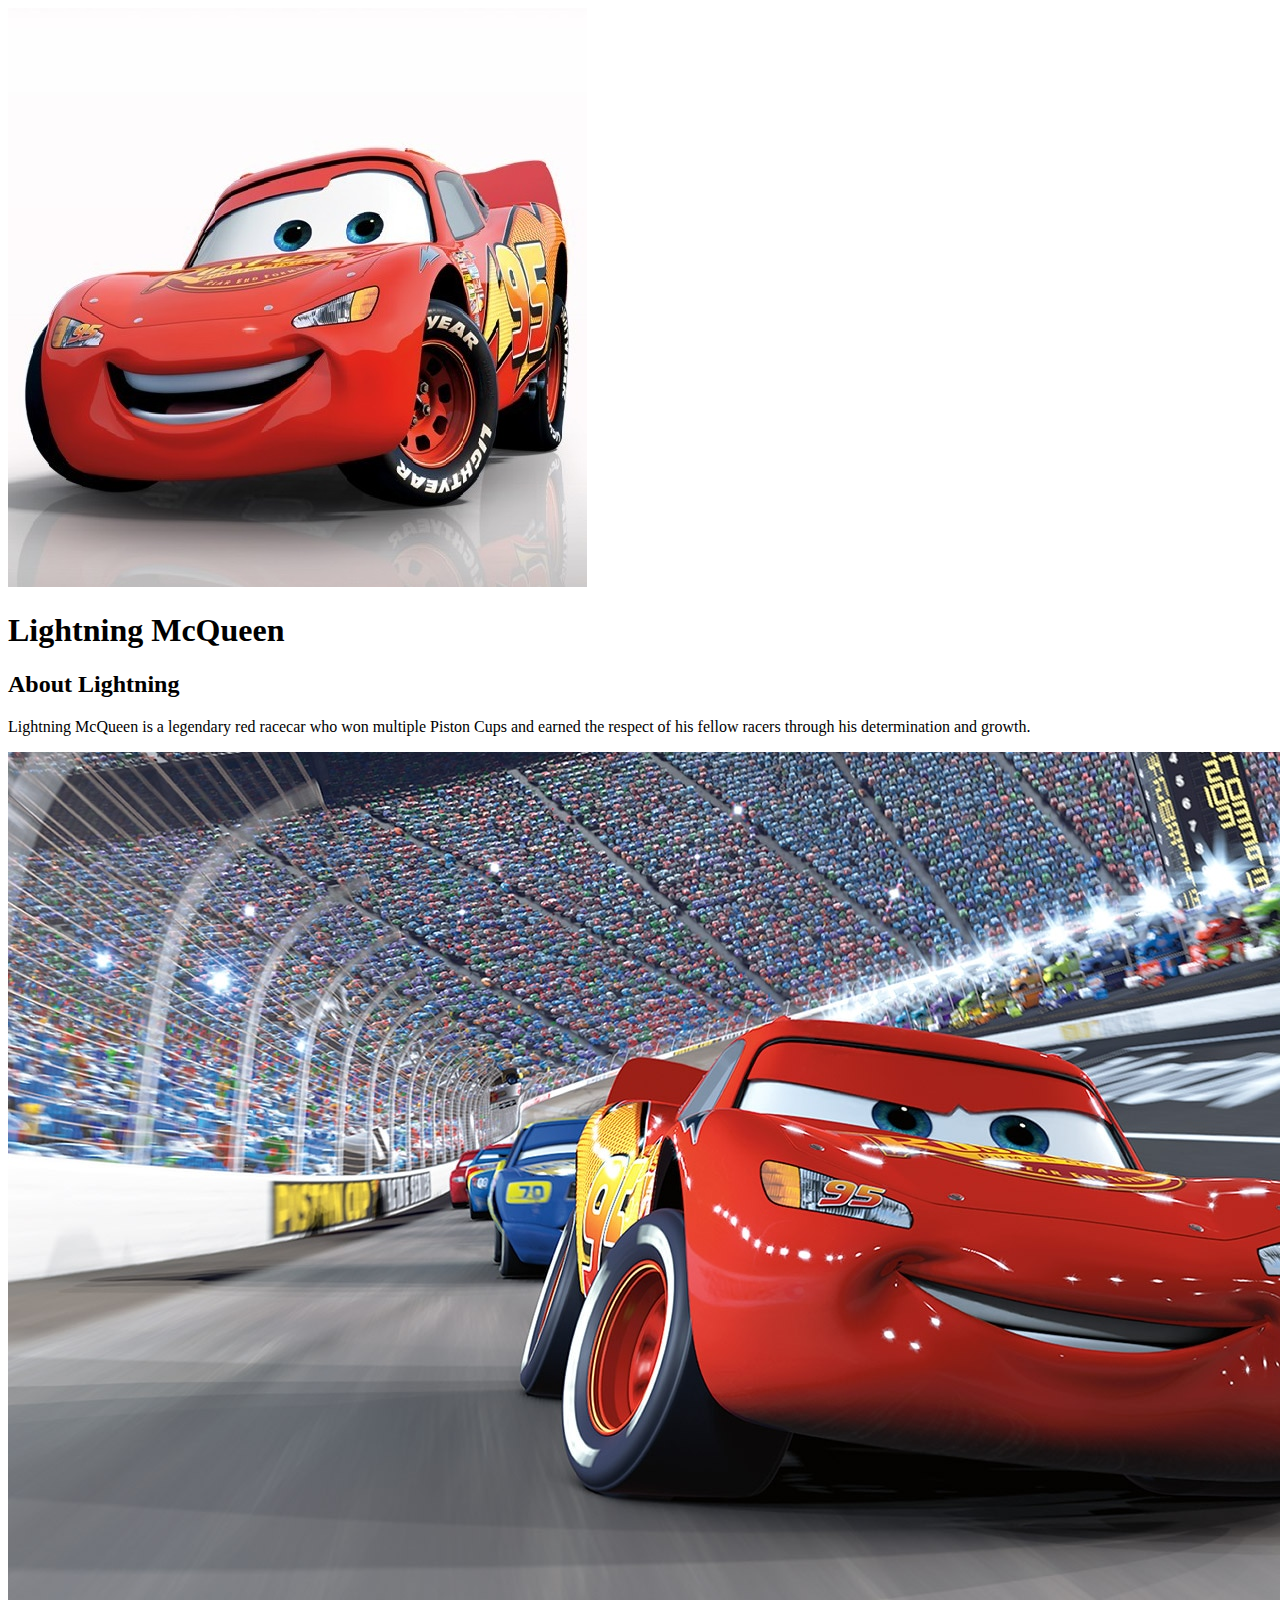
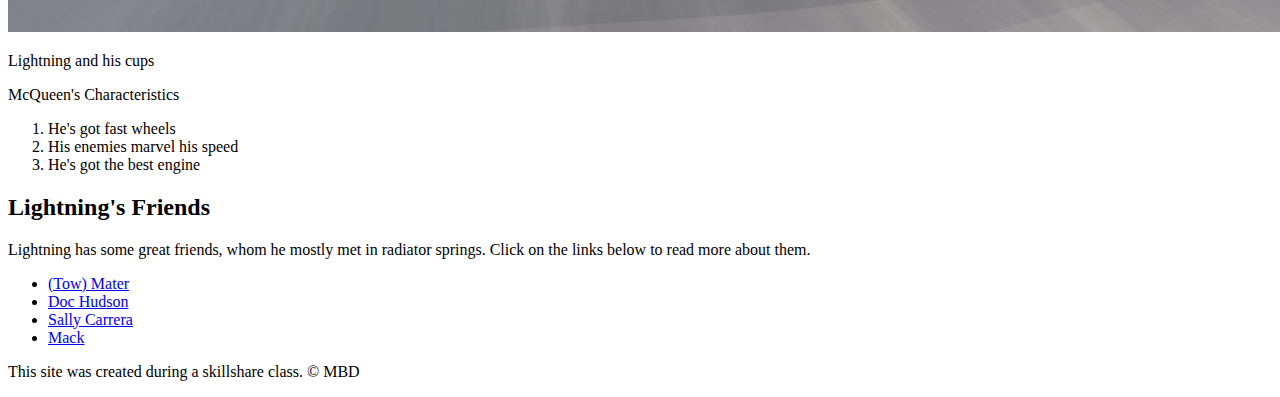
==== index.html @ 8bff526e "Added character's index.html file and a few images" ====
<!DOCTYPE html>
<html>
<head>
    <title>Lightning McQueen</title>
    <link rel="icon" href="img/McQueen-Avatar.jpeg">
</head>
<body>
    <!-- header element -->
    <header>
        <img src="img/McQueen-Avatar.jpeg">
        <h1>Lightning McQueen</h1>
    </header>

    <!-- main element -->
    <main>
        <h2>About Lightning</h2>
        <p>Lightning McQueen is a legendary red racecar who won multiple Piston Cups and earned the respect of his fellow racers through his determination and growth.</p>
        <img src="img/McQueen-Big.jpeg">
        <p>Lightning and his cups</p>
        
        <!-- Characteristics -->
        <p>McQueen's Characteristics</p>
        <ol>
            <li>He's got fast wheels</li>
            <li>His enemies marvel his speed</li>
            <li>He's got the best engine</li>
        </ol>
        
        <!-- Friends -->
        <h2>Lightning's Friends</h2>
        <p>Lightning has some great friends, whom he mostly met in radiator springs. Click on the links below to read more about them.</p>
        <ul>
            <li><a target="_blank" href="https://en.wikipedia.org/wiki/Mater_(Cars)">(Tow) Mater</a></li>
            <li><a target="_blank" href="https://en.wikipedia.org/wiki/Doc_Hudson">Doc Hudson</a></li>
            <li><a target="_blank" href="https://en.wikipedia.org/wiki/Sally_Carrera#:~:text=Sally%20Carrera%20is%20a%20fictional,she%20was%20a%20successful%20lawyer.">Sally Carrera</a></li>
            <li><a target="_blank" href="https://disney.fandom.com/wiki/Mack">Mack</a></li>

        </ul>
    </main>

    <!-- Footer Element -->
    <footer>
        <p>This site was created during a skillshare class. &copy; MBD</p>
    </footer>
</body>
</html>
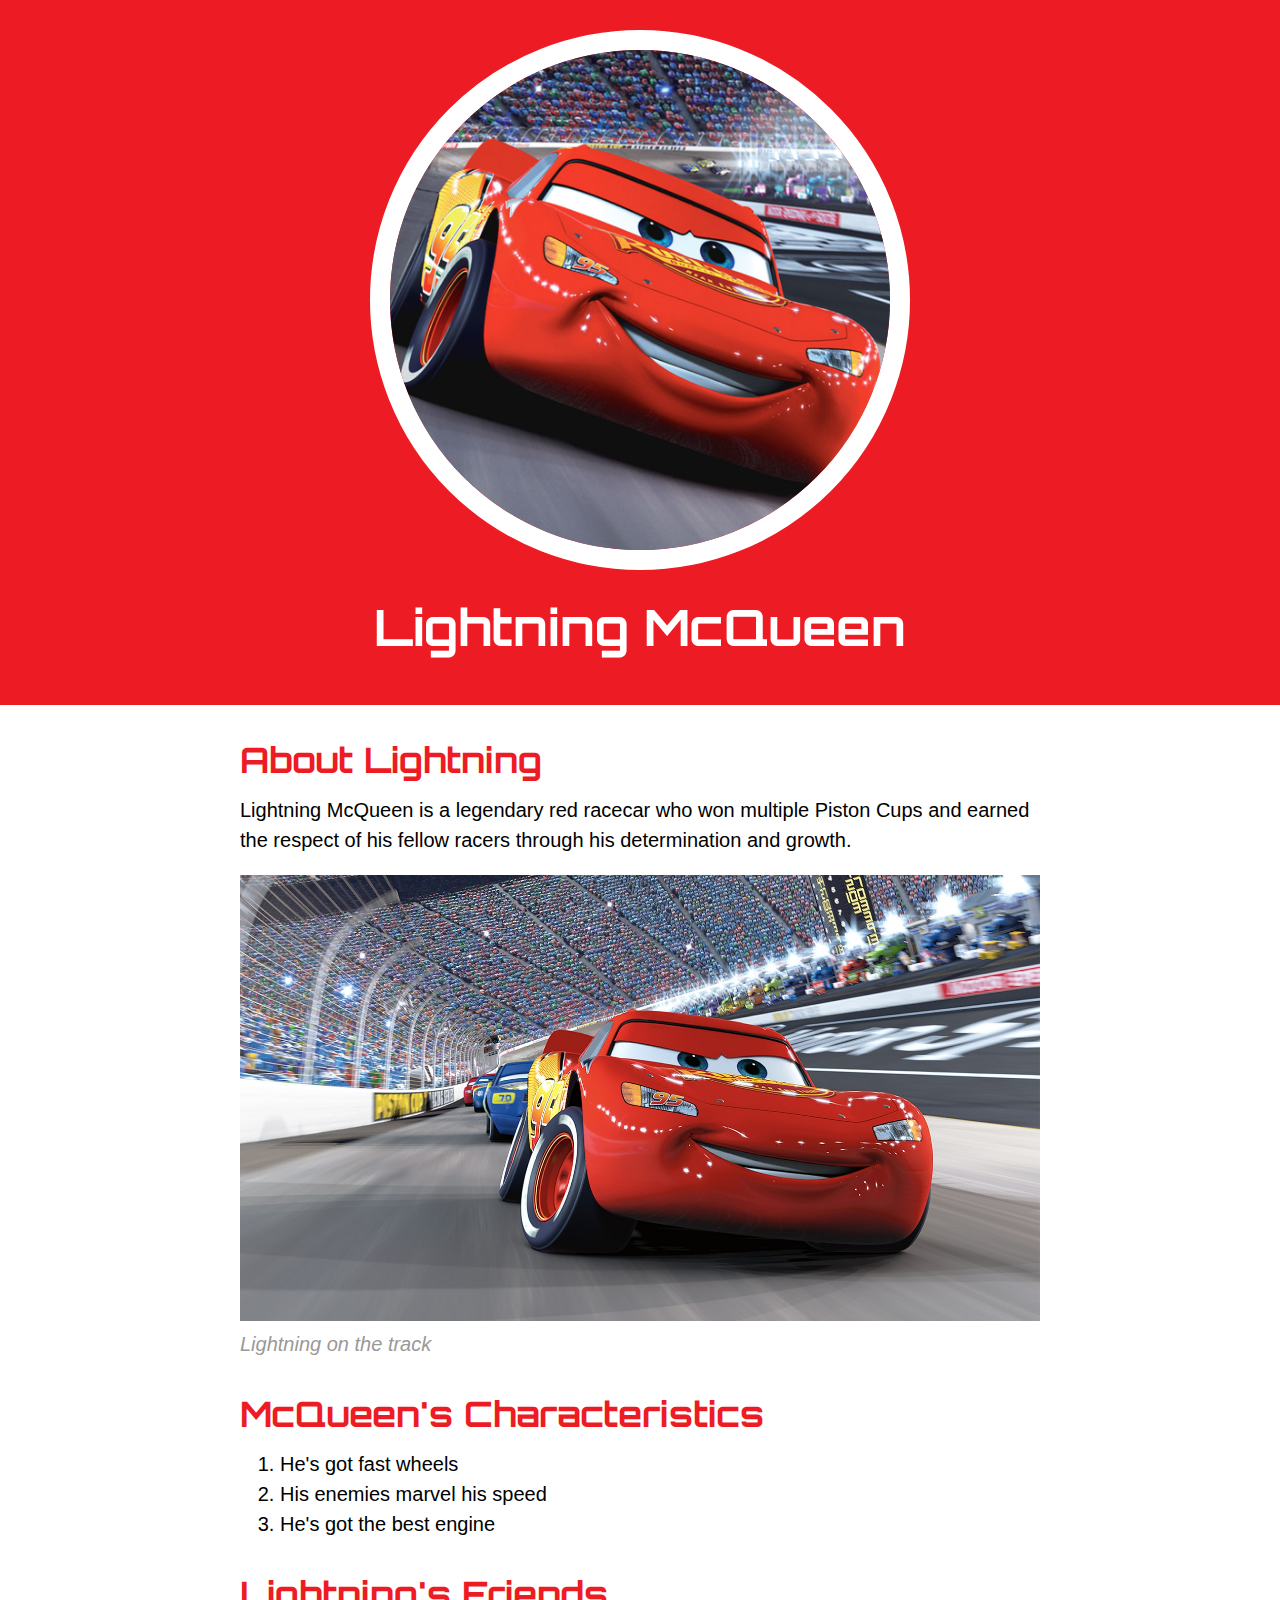
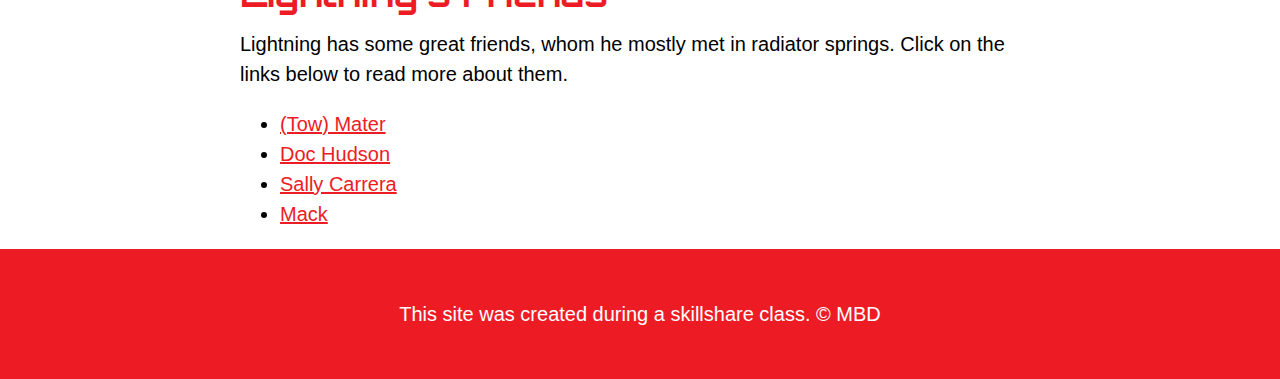
==== commit e99c5a6e: "added css styling for the character's website and changed some html" ====
--- a/index.html
+++ b/index.html
@@ -3,11 +3,13 @@
 <head>
     <title>Lightning McQueen</title>
     <link rel="icon" href="img/McQueen-Avatar.jpeg">
+    <link href="https://fonts.googleapis.com/css2?family=Orbitron:wght@700&display=swap" rel="stylesheet">
+    <link rel="stylesheet" type="text/css" href="css/hero.css">
 </head>
 <body>
     <!-- header element -->
     <header>
-        <img src="img/McQueen-Avatar.jpeg">
+        <img src="img/McQueen-Avatar3.png">
         <h1>Lightning McQueen</h1>
     </header>
 
@@ -16,10 +18,10 @@
         <h2>About Lightning</h2>
         <p>Lightning McQueen is a legendary red racecar who won multiple Piston Cups and earned the respect of his fellow racers through his determination and growth.</p>
         <img src="img/McQueen-Big.jpeg">
-        <p>Lightning and his cups</p>
+        <p class="caption">Lightning on the track</p>
         
         <!-- Characteristics -->
-        <p>McQueen's Characteristics</p>
+        <h2>McQueen's Characteristics</h2>
         <ol>
             <li>He's got fast wheels</li>
             <li>His enemies marvel his speed</li>
--- a/css/hero.css
+++ b/css/hero.css
@@ -0,0 +1,64 @@
+body{
+    margin: 0;
+    font-family: Helvetica, Arial, sans-serif;
+    font-size: 20px;
+    line-height: 30px;
+}
+header{
+    background-color: #ED1C24;
+    text-align: center;
+    padding-top: 30px;
+    padding-bottom: 30px;
+}
+header h1{
+    color: #FFFFFF;
+    font-size: 50px;
+
+}
+header img{
+    border-radius: 300px;
+    border: 20px solid white;
+    height: 500px;
+    width: 500px;
+}
+h1, h2{
+    font-family: 'Orbitron', sans-serif;
+}
+
+main{
+    max-width: 800px;
+    margin: 0 auto;
+    padding: 0 20px;
+}
+main img{
+    max-width: 100%;
+}
+h2{
+    font-size: 35px;
+    color: #ED1C24;
+    margin: 40px 0 10px;
+}
+a{
+    color: #ED1C24;
+}
+a:hover{
+    color: black;
+}
+footer{
+    background-color: #ED1C24;
+    text-align: center;
+    color: white;
+    padding: 50px;
+
+}
+footer a{
+    color: white;
+}
+footer p{
+    margin: 0;
+}
+p.caption{
+    color: #999999;
+    font-style: italic;
+    margin-top: 0;
+}